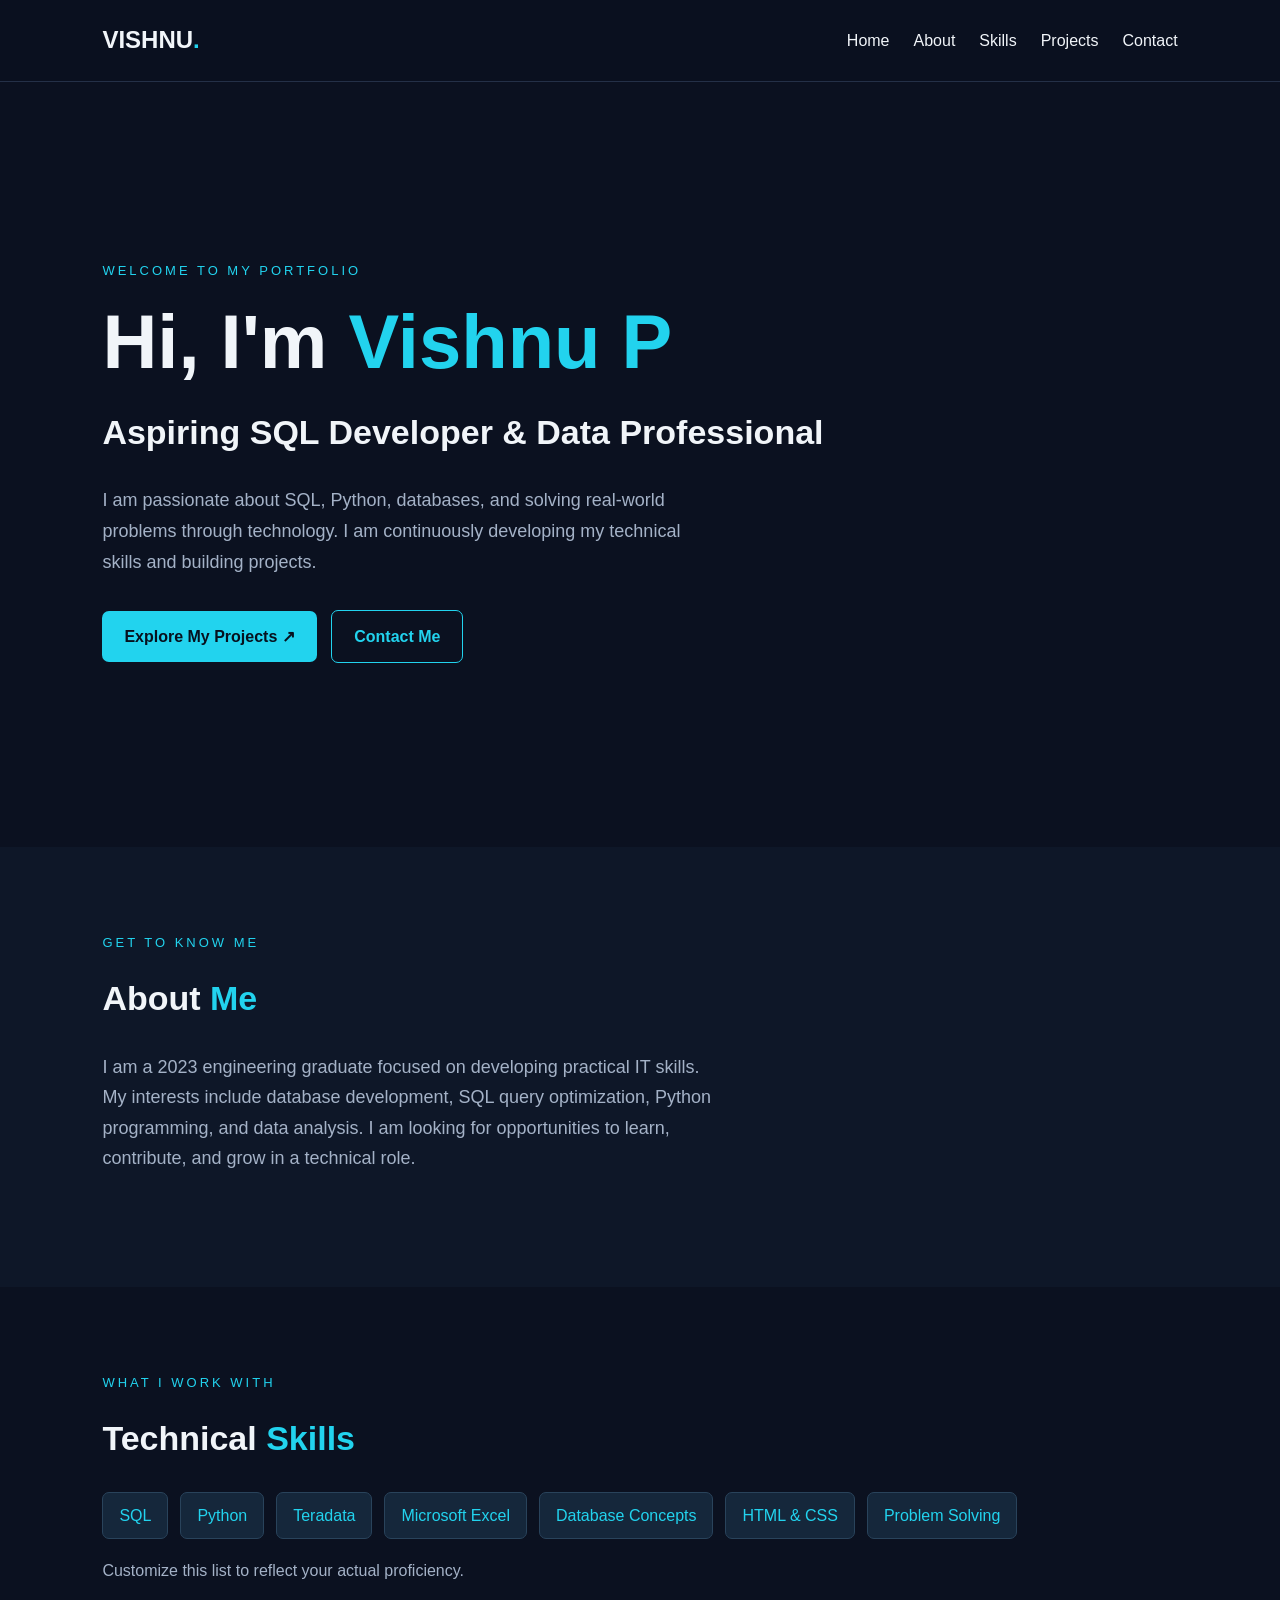
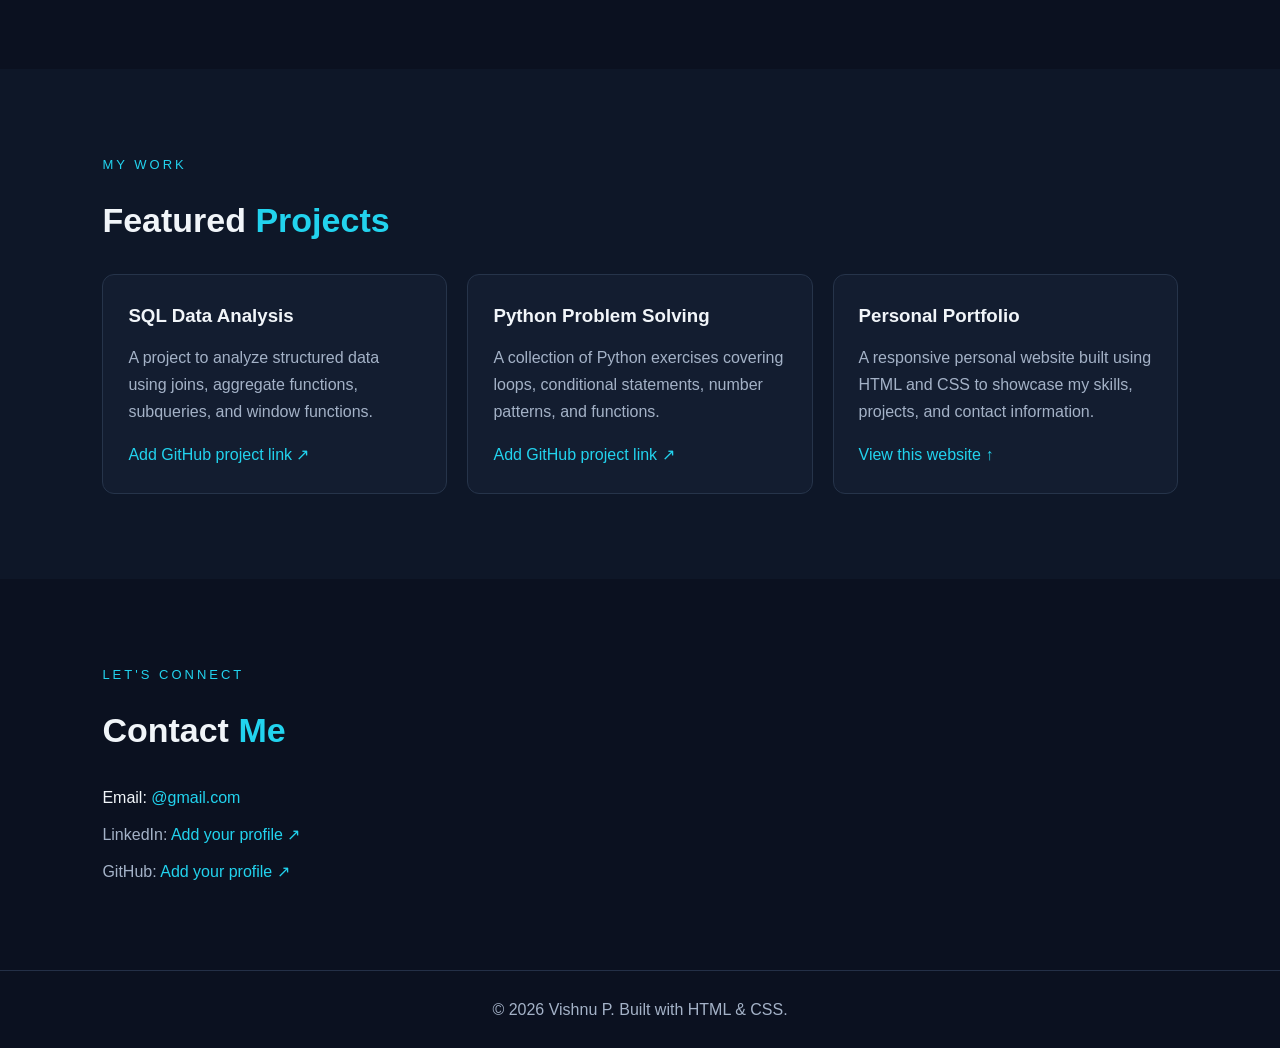
==== index.html @ 1770d7bb "Add files via upload" ====
<!DOCTYPE html>
<html lang="en">
<head>
  <meta charset="UTF-8">
  <meta name="viewport" content="width=device-width, initial-scale=1.0">
  <title>Vishnu P | Portfolio</title>
  <meta name="description"
        content="Vishnu P's portfolio showcasing SQL, Python, database skills and projects.">

  <style>
    * {
      margin: 0;
      padding: 0;
      box-sizing: border-box;
      scroll-behavior: smooth;
    }

    :root {
      --bg: #0b1120;
      --card: #131d30;
      --accent: #22d3ee;
      --text: #f1f5f9;
      --muted: #a4b2c7;
    }

    body {
      font-family: Arial, sans-serif;
      background: var(--bg);
      color: var(--text);
      line-height: 1.7;
    }

    a {
      text-decoration: none;
      color: inherit;
    }

    header {
      display: flex;
      justify-content: space-between;
      align-items: center;
      padding: 20px 8%;
      position: sticky;
      top: 0;
      background: #0b1120ee;
      backdrop-filter: blur(12px);
      border-bottom: 1px solid #243047;
      z-index: 10;
    }

    .logo {
      font-size: 24px;
      font-weight: bold;
    }

    .logo span, .accent {
      color: var(--accent);
    }

    nav {
      display: flex;
      gap: 24px;
    }

    nav a:hover {
      color: var(--accent);
    }

    section {
      padding: 85px 8%;
      scroll-margin-top: 75px;
    }

    .hero {
      min-height: 85vh;
      display: flex;
      flex-direction: column;
      justify-content: center;
      align-items: flex-start;
    }

    .tag {
      color: var(--accent);
      letter-spacing: 3px;
      font-size: 13px;
      margin-bottom: 16px;
    }

    h1 {
      font-size: clamp(42px, 7vw, 76px);
      line-height: 1.15;
      margin-bottom: 18px;
    }

    h2 {
      font-size: 34px;
      margin-bottom: 24px;
    }

    h3 {
      margin-bottom: 12px;
    }

    p {
      color: var(--muted);
    }

    .intro {
      max-width: 620px;
      font-size: 18px;
      margin-bottom: 28px;
    }

    .btn {
      display: inline-block;
      padding: 12px 22px;
      border-radius: 7px;
      background: var(--accent);
      color: #07111e;
      font-weight: bold;
      margin: 5px 10px 5px 0;
    }

    .btn-outline {
      background: transparent;
      border: 1px solid var(--accent);
      color: var(--accent);
    }

    .section-alt {
      background: #0e1728;
    }

    .grid {
      display: grid;
      grid-template-columns: repeat(3, minmax(0, 1fr));
      gap: 20px;
    }

    .card {
      padding: 25px;
      background: var(--card);
      border: 1px solid #26344a;
      border-radius: 12px;
      transition: transform .2s, border-color .2s;
    }

    .card:hover {
      transform: translateY(-5px);
      border-color: var(--accent);
    }

    .card p {
      margin-bottom: 15px;
    }

    .skills {
      display: flex;
      flex-wrap: wrap;
      gap: 12px;
    }

    .skill {
      background: #15273b;
      border: 1px solid #29435b;
      padding: 9px 16px;
      border-radius: 7px;
      color: var(--accent);
    }

    .contact {
      max-width: 650px;
    }

    footer {
      text-align: center;
      padding: 25px;
      border-top: 1px solid #243047;
      color: var(--muted);
    }

    @media (max-width: 760px) {
      header {
        flex-direction: column;
        gap: 12px;
      }

      nav {
        gap: 13px;
        flex-wrap: wrap;
        justify-content: center;
        font-size: 14px;
      }

      section {
        padding: 65px 6%;
      }

      .grid {
        grid-template-columns: 1fr;
      }

      h2 {
        font-size: 29px;
      }
    }
  </style>
</head>

<body>

  <header>
    <a href="#home" class="logo">VISHNU<span>.</span></a>

    <nav>
      <a href="#home">Home</a>
      <a href="#about">About</a>
      <a href="#skills">Skills</a>
      <a href="#projects">Projects</a>
      <a href="#contact">Contact</a>
    </nav>
  </header>

  <main>
    <section class="hero" id="home">
      <p class="tag">WELCOME TO MY PORTFOLIO</p>

      <h1>Hi, I'm <span class="accent">Vishnu P</span></h1>

      <h2>Aspiring SQL Developer & Data Professional</h2>

      <p class="intro">
        I am passionate about SQL, Python, databases, and solving
        real-world problems through technology. I am continuously
        developing my technical skills and building projects.
      </p>

      <div>
        <a href="#projects" class="btn">Explore My Projects ↗</a>
        <a href="#contact" class="btn btn-outline">Contact Me</a>
      </div>
    </section>

    <section class="section-alt" id="about">
      <p class="tag">GET TO KNOW ME</p>
      <h2>About <span class="accent">Me</span></h2>

      <p class="intro">
        I am a 2023 engineering graduate focused on developing
        practical IT skills. My interests include database
        development, SQL query optimization, Python programming,
        and data analysis. I am looking for opportunities to learn,
        contribute, and grow in a technical role.
      </p>
    </section>

    <section id="skills">
      <p class="tag">WHAT I WORK WITH</p>
      <h2>Technical <span class="accent">Skills</span></h2>

      <div class="skills">
        <span class="skill">SQL</span>
        <span class="skill">Python</span>
        <span class="skill">Teradata</span>
        <span class="skill">Microsoft Excel</span>
        <span class="skill">Database Concepts</span>
        <span class="skill">HTML & CSS</span>
        <span class="skill">Problem Solving</span>
      </div>

      <p style="margin-top:18px">
        Customize this list to reflect your actual proficiency.
      </p>
    </section>

    <section class="section-alt" id="projects">
      <p class="tag">MY WORK</p>
      <h2>Featured <span class="accent">Projects</span></h2>

      <div class="grid">
        <article class="card">
          <h3>SQL Data Analysis</h3>
          <p>
            A project to analyze structured data using joins,
            aggregate functions, subqueries, and window functions.
          </p>
          <a href="https://github.com/" target="_blank"
             rel="noopener noreferrer" class="accent">
            Add GitHub project link ↗
          </a>
        </article>

        <article class="card">
          <h3>Python Problem Solving</h3>
          <p>
            A collection of Python exercises covering loops,
            conditional statements, number patterns, and functions.
          </p>
          <a href="https://github.com/" target="_blank"
             rel="noopener noreferrer" class="accent">
            Add GitHub project link ↗
          </a>
        </article>

        <article class="card">
          <h3>Personal Portfolio</h3>
          <p>
            A responsive personal website built using HTML and CSS
            to showcase my skills, projects, and contact information.
          </p>
          <a href="#home" class="accent">View this website ↑</a>
        </article>
      </div>
    </section>

    <section id="contact">
      <p class="tag">LET'S CONNECT</p>
      <h2>Contact <span class="accent">Me</span></h2>

      <div class="7997153810>
        <p>
          I am interested in entry-level IT opportunities and
          connecting with professionals in the technology industry.
        </p>

        <p style="margin-top:20px">
          Email: <span class="accent"><your-vishnupirikiti45></your-vishnupirikiti45>@gmail.com</span>
        </p>

        <p style="margin-top:10px">
          LinkedIn: <a class="accent"
          href="https://www.linkedin.com/" target="_blank"
          rel="noopener noreferrer">Add your profile ↗</a>
        </p>

        <p style="margin-top:10px">
          GitHub: <a class="accent"
          href="https://github.com/" target="_blank"
          rel="noopener noreferrer">Add your profile ↗</a>
        </p>
      </div>
    </section>
  </main>

  <footer>
    <p>© <span id="year"></span> Vishnu P. Built with HTML & CSS.</p>
  </footer>

  <script>
    document.getElementById("year").textContent =
      new Date().getFullYear();
  </script>

</body>
</html>
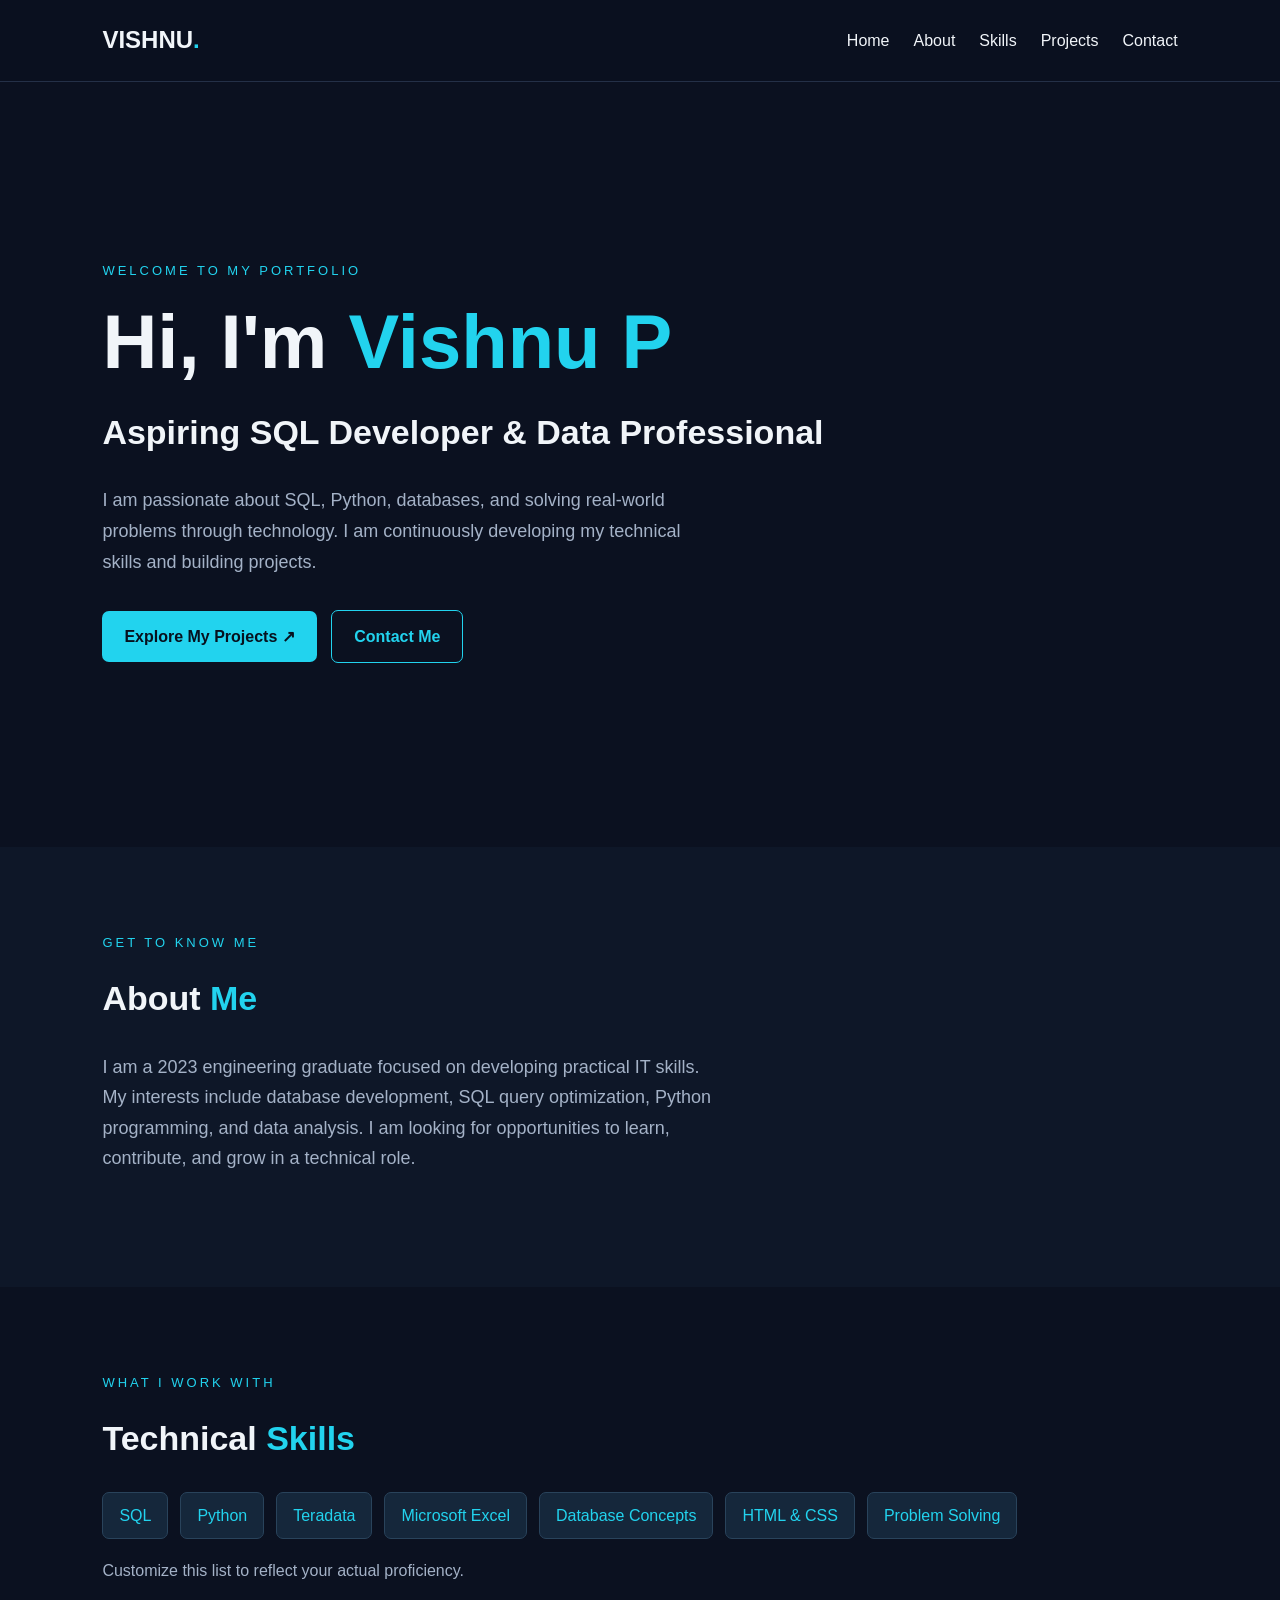
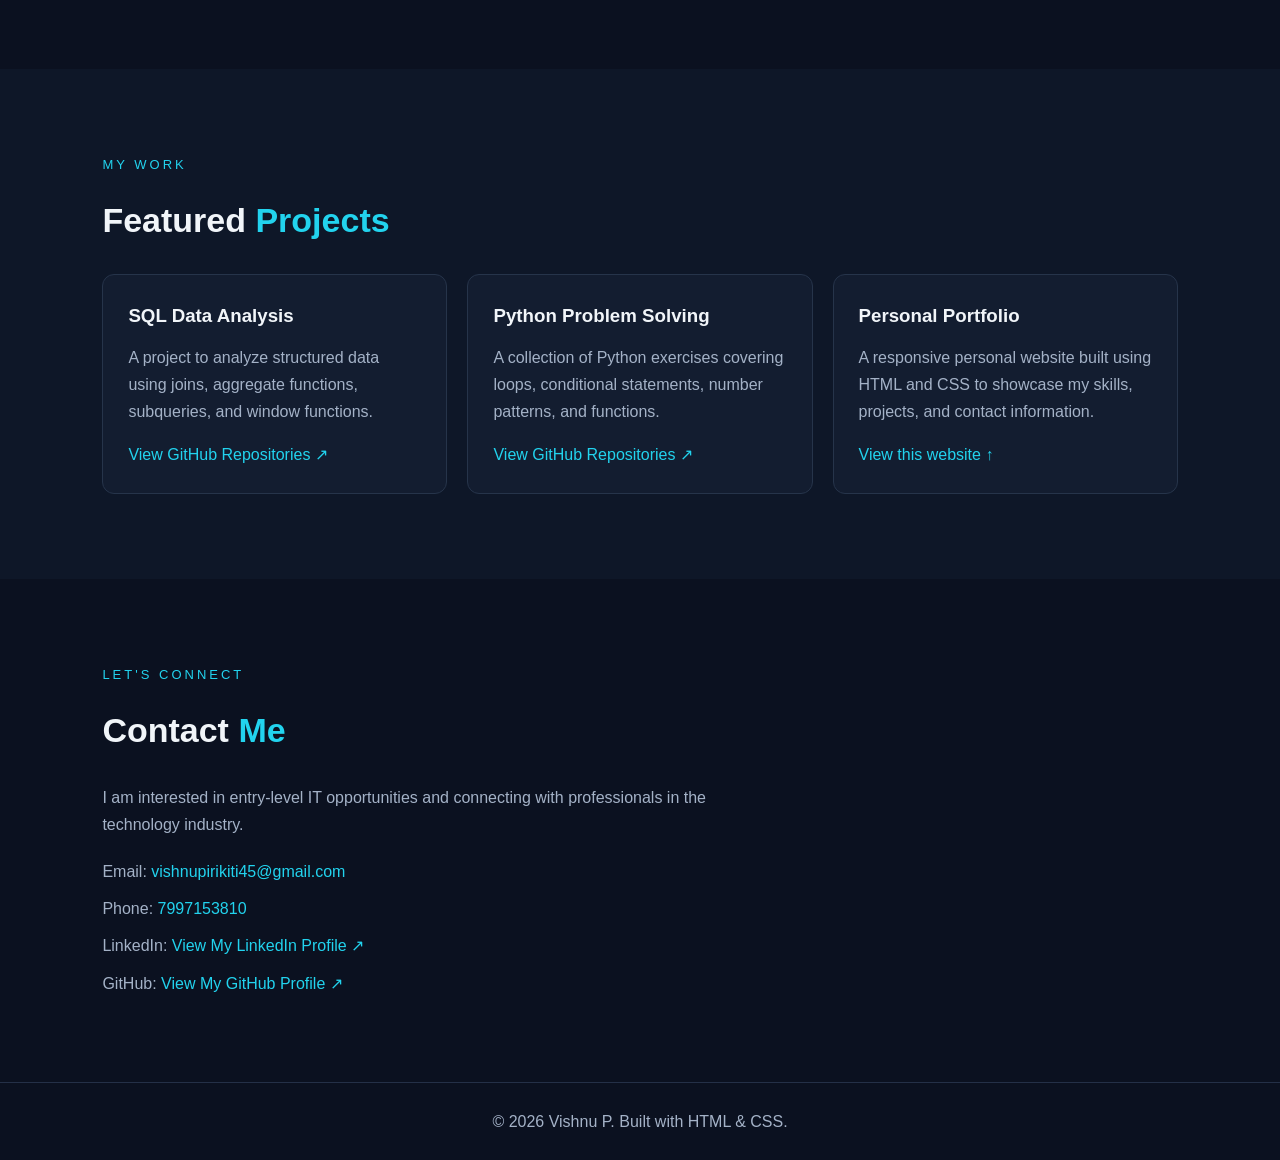
==== commit 837ff227: "Add files via upload" ====
--- a/index.html
+++ b/index.html
@@ -285,9 +285,11 @@
             A project to analyze structured data using joins,
             aggregate functions, subqueries, and window functions.
           </p>
-          <a href="https://github.com/" target="_blank"
-             rel="noopener noreferrer" class="accent">
-            Add GitHub project link ↗
+          <a href="https://github.com/vishnupirikiti45-bot?tab=repositories"
+             target="_blank"
+             rel="noopener noreferrer"
+             class="accent">
+            View GitHub Repositories ↗
           </a>
         </article>
 
@@ -297,9 +299,11 @@
             A collection of Python exercises covering loops,
             conditional statements, number patterns, and functions.
           </p>
-          <a href="https://github.com/" target="_blank"
-             rel="noopener noreferrer" class="accent">
-            Add GitHub project link ↗
+          <a href="https://github.com/vishnupirikiti45-bot?tab=repositories"
+             target="_blank"
+             rel="noopener noreferrer"
+             class="accent">
+            View GitHub Repositories ↗
           </a>
         </article>
 
@@ -318,26 +322,44 @@
       <p class="tag">LET'S CONNECT</p>
       <h2>Contact <span class="accent">Me</span></h2>
 
-      <div class="7997153810>
+      <div class="contact">
         <p>
           I am interested in entry-level IT opportunities and
           connecting with professionals in the technology industry.
         </p>
 
         <p style="margin-top:20px">
-          Email: <span class="accent"><your-vishnupirikiti45></your-vishnupirikiti45>@gmail.com</span>
+          Email:
+          <a class="accent" href="mailto:vishnupirikiti45@gmail.com">
+            vishnupirikiti45@gmail.com
+          </a>
         </p>
 
         <p style="margin-top:10px">
-          LinkedIn: <a class="accent"
-          href="https://www.linkedin.com/" target="_blank"
-          rel="noopener noreferrer">Add your profile ↗</a>
+          Phone:
+          <a class="accent" href="tel:+917997153810">
+            7997153810
+          </a>
         </p>
 
         <p style="margin-top:10px">
-          GitHub: <a class="accent"
-          href="https://github.com/" target="_blank"
-          rel="noopener noreferrer">Add your profile ↗</a>
+          LinkedIn:
+          <a class="accent"
+             href="https://www.linkedin.com/in/vishnuchowdary-b91987199"
+             target="_blank"
+             rel="noopener noreferrer">
+            View My LinkedIn Profile ↗
+          </a>
+        </p>
+
+        <p style="margin-top:10px">
+          GitHub:
+          <a class="accent"
+             href="https://github.com/vishnupirikiti45-bot/mycode"
+             target="_blank"
+             rel="noopener noreferrer">
+            View My GitHub Profile ↗
+          </a>
         </p>
       </div>
     </section>
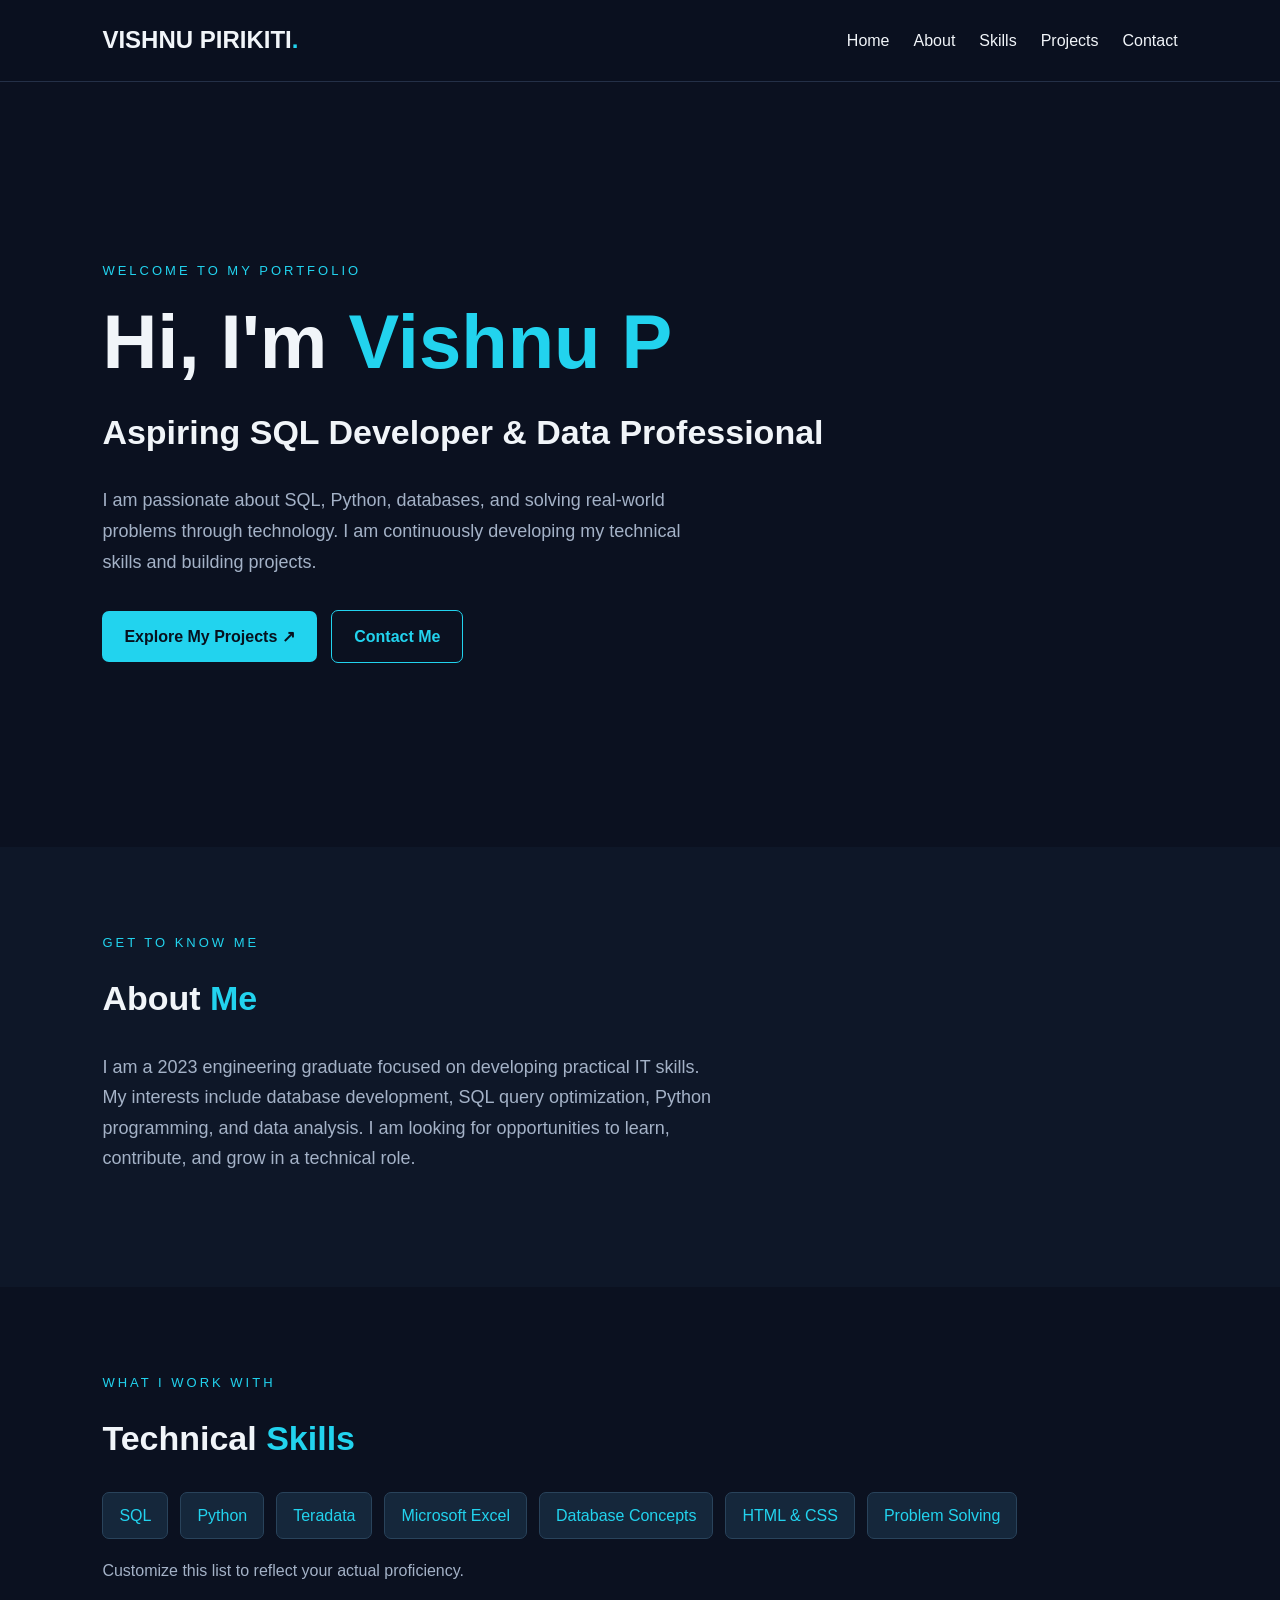
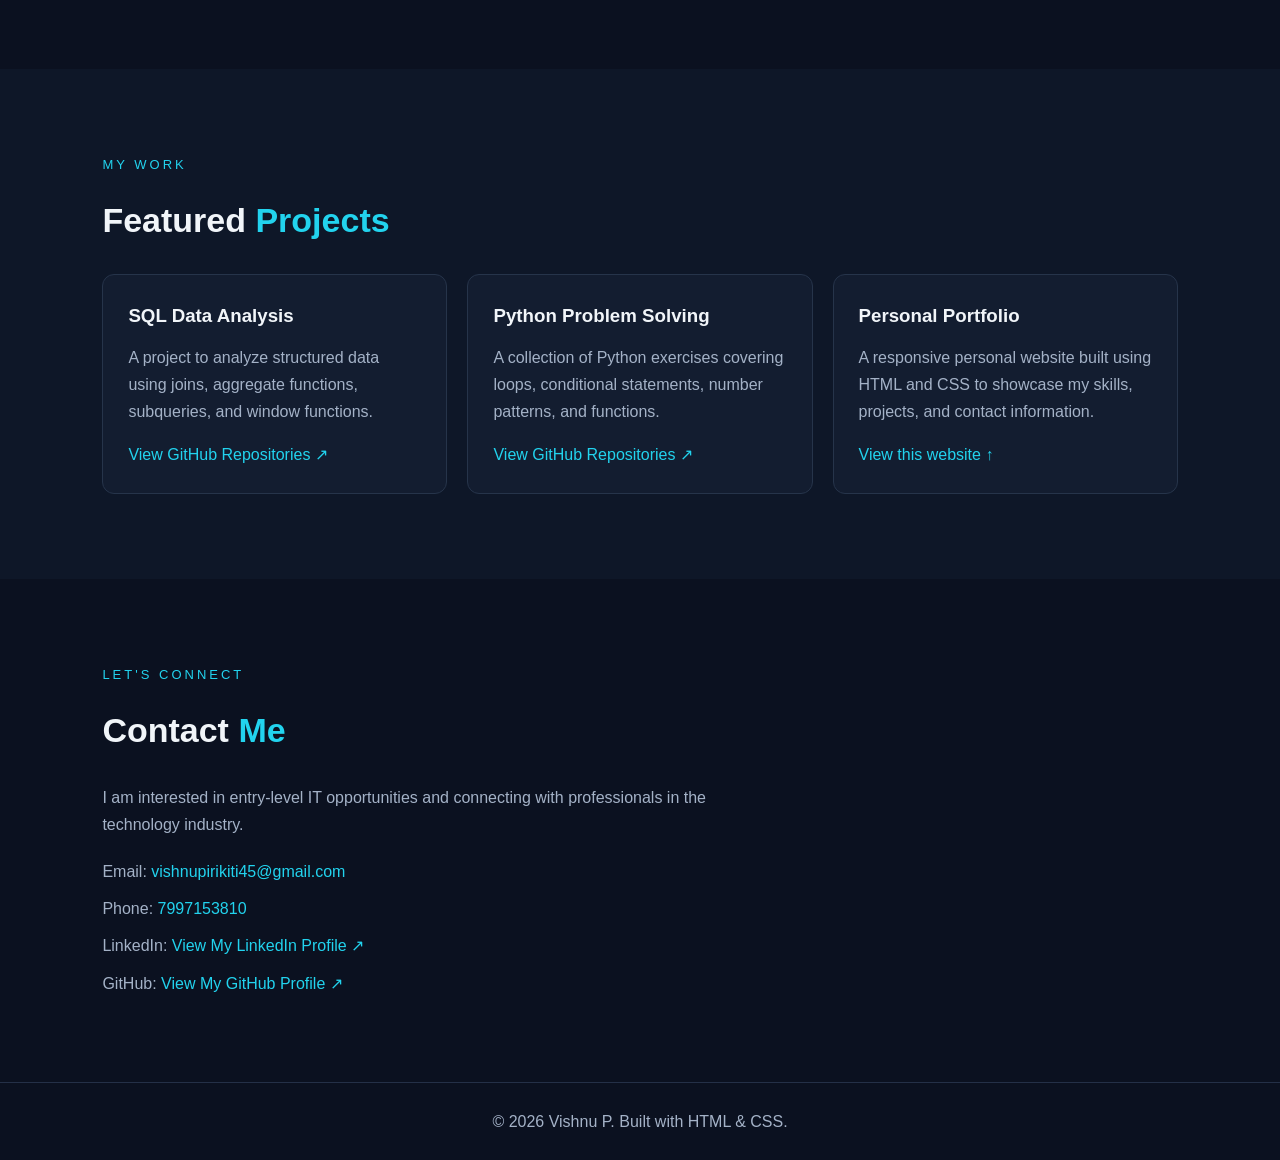
==== commit 5d3add11: "Refactor index.html structure and content" ====
--- a/index.html
+++ b/index.html
@@ -211,7 +211,7 @@
 <body>
 
   <header>
-    <a href="#home" class="logo">VISHNU<span>.</span></a>
+    <a href="#home" class="logo">VISHNU PIRIKITI<span>.</span></a>
 
     <nav>
       <a href="#home">Home</a>
@@ -285,7 +285,7 @@
             A project to analyze structured data using joins,
             aggregate functions, subqueries, and window functions.
           </p>
-          <a href="https://github.com/vishnupirikiti45-bot?tab=repositories"
+          <a href="https://github.com/vishnupirikiti45-bot/cric-matches"
              target="_blank"
              rel="noopener noreferrer"
              class="accent">
@@ -299,7 +299,7 @@
             A collection of Python exercises covering loops,
             conditional statements, number patterns, and functions.
           </p>
-          <a href="https://github.com/vishnupirikiti45-bot?tab=repositories"
+          <a href="https://github.com/vishnupirikiti45-bot/cric-matches"
              target="_blank"
              rel="noopener noreferrer"
              class="accent">
